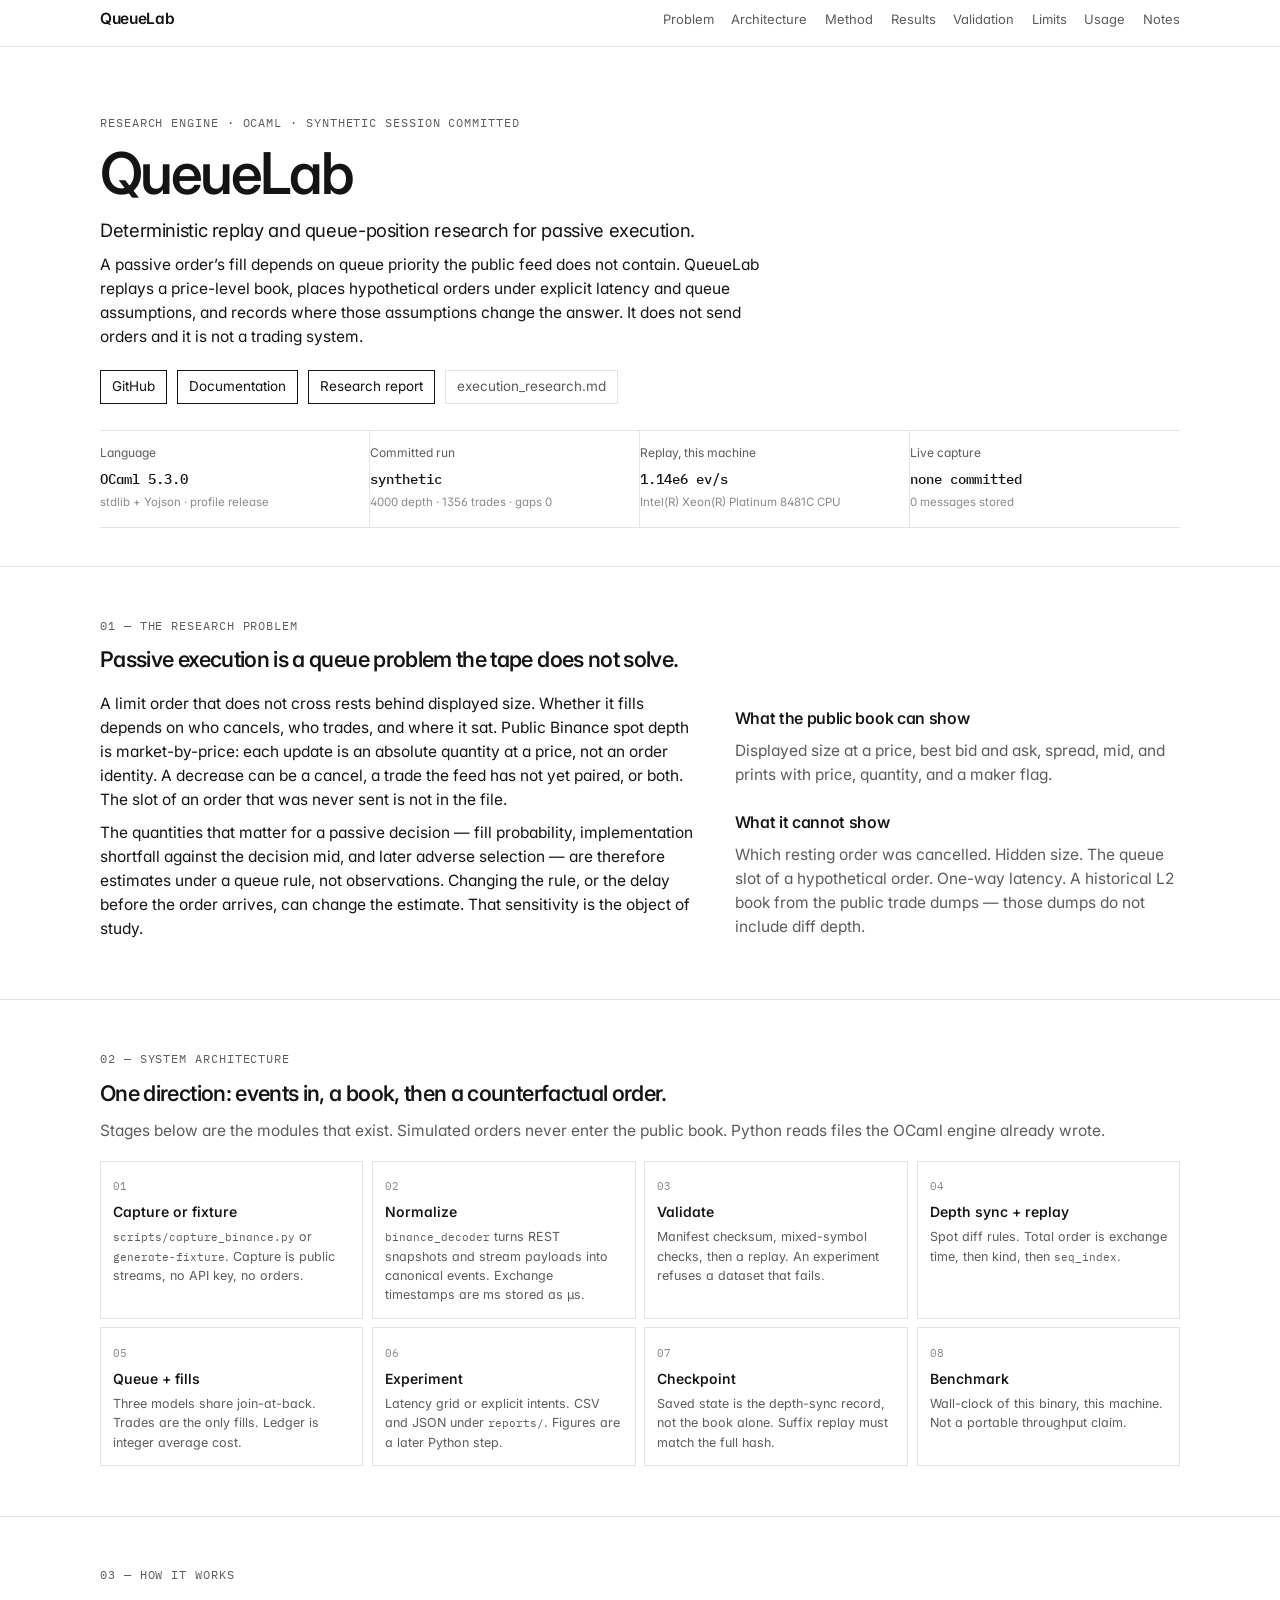
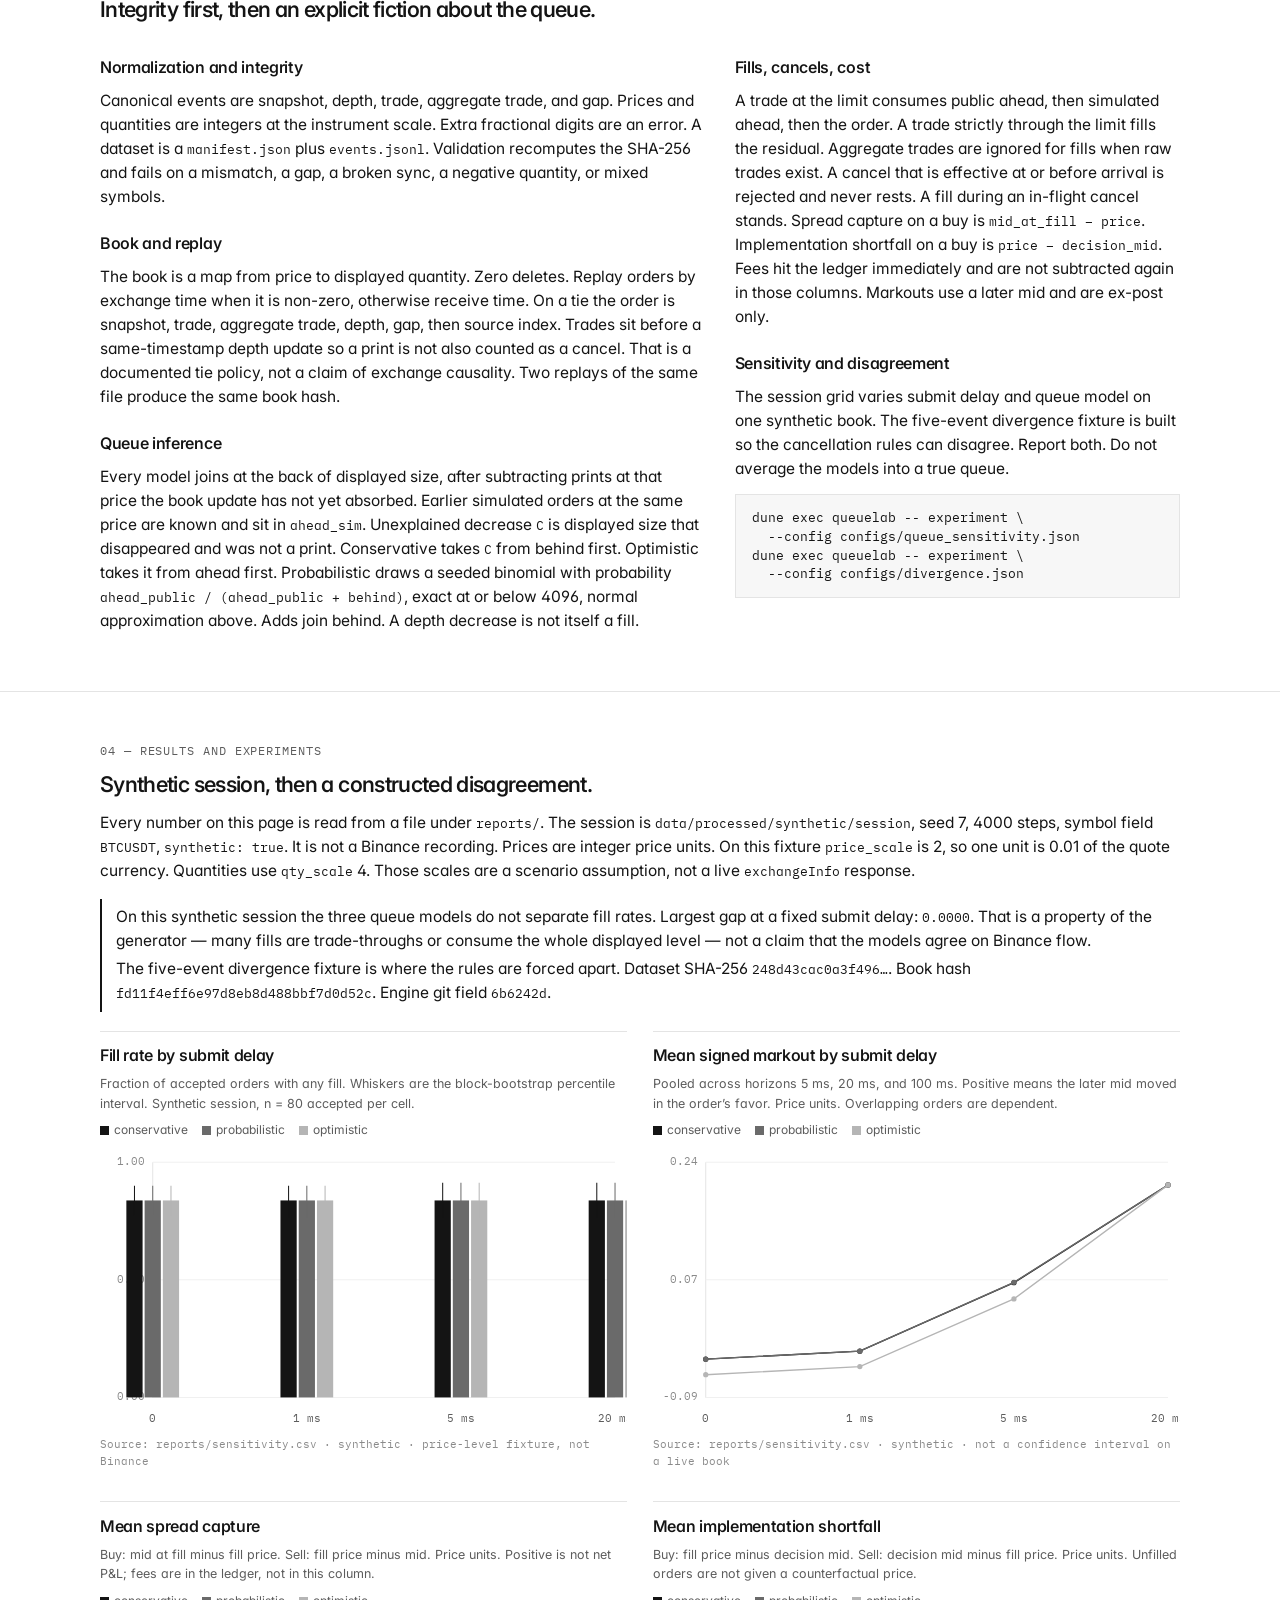
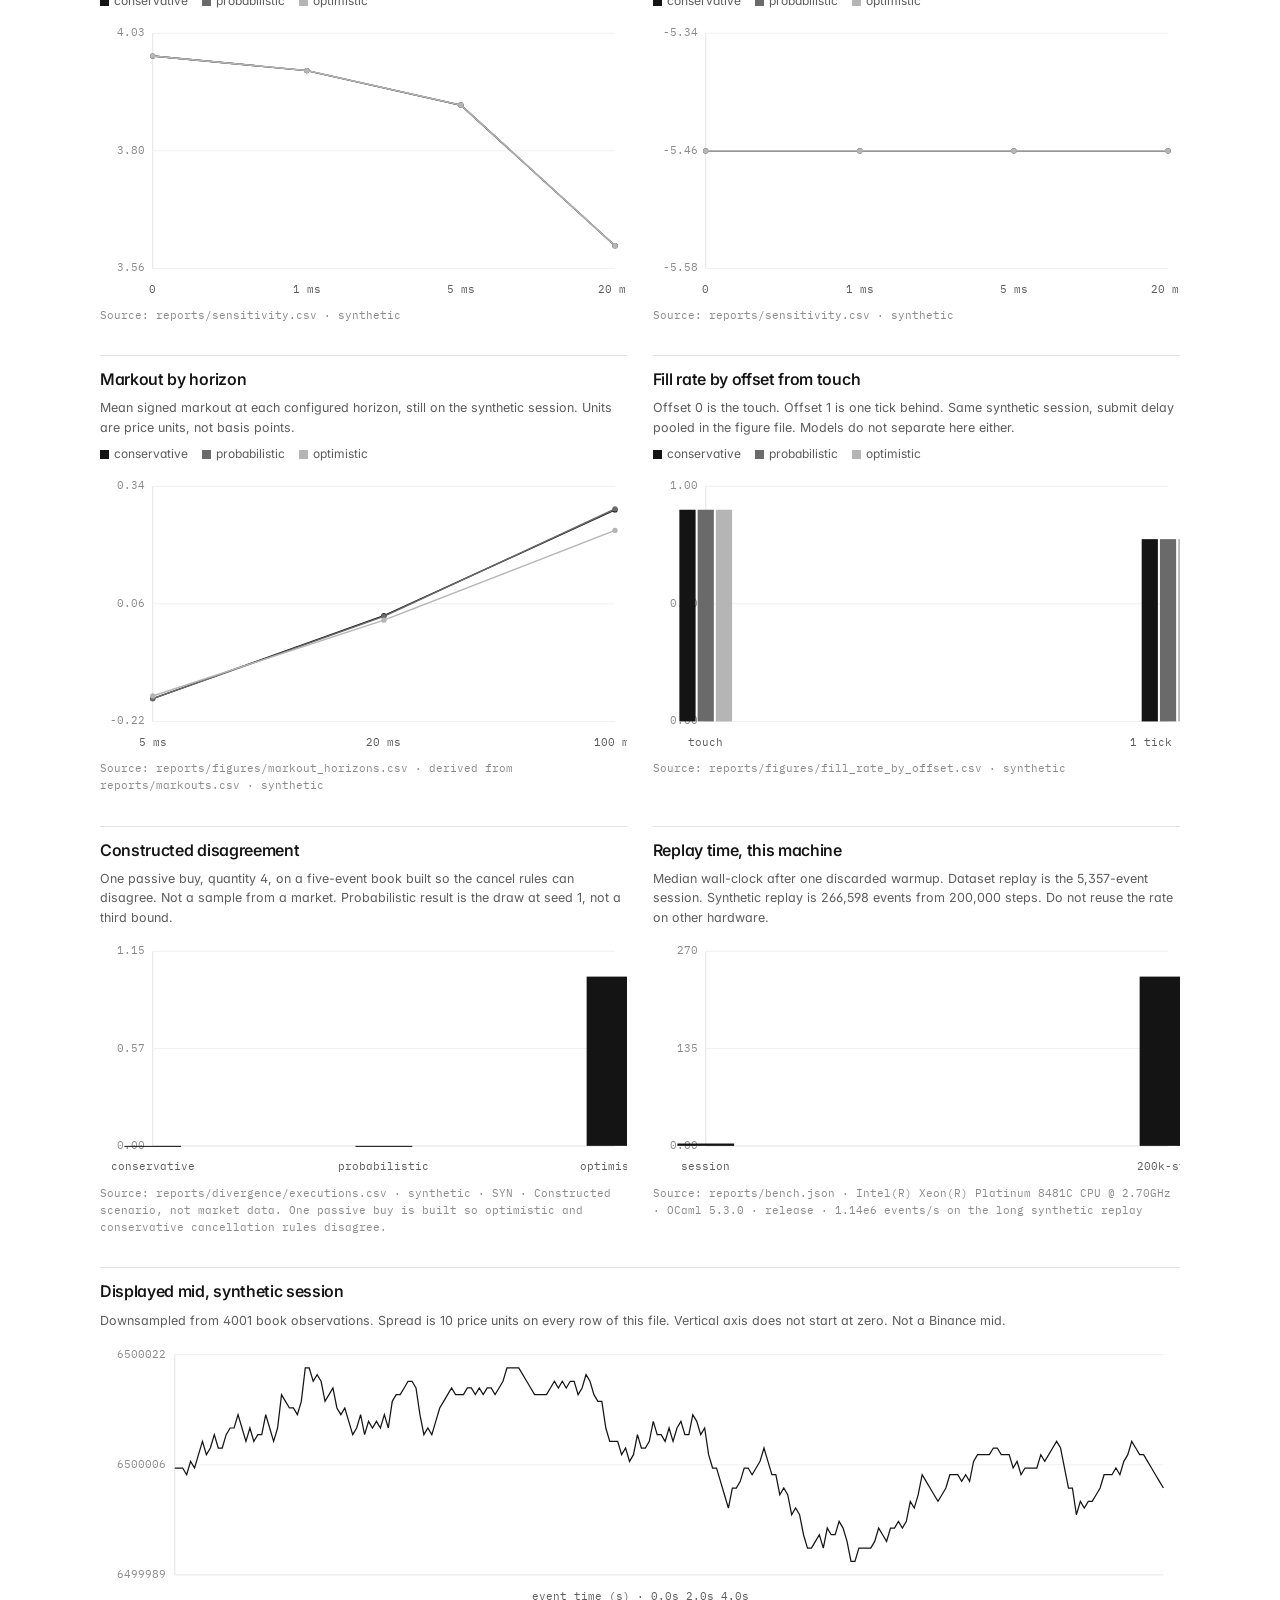
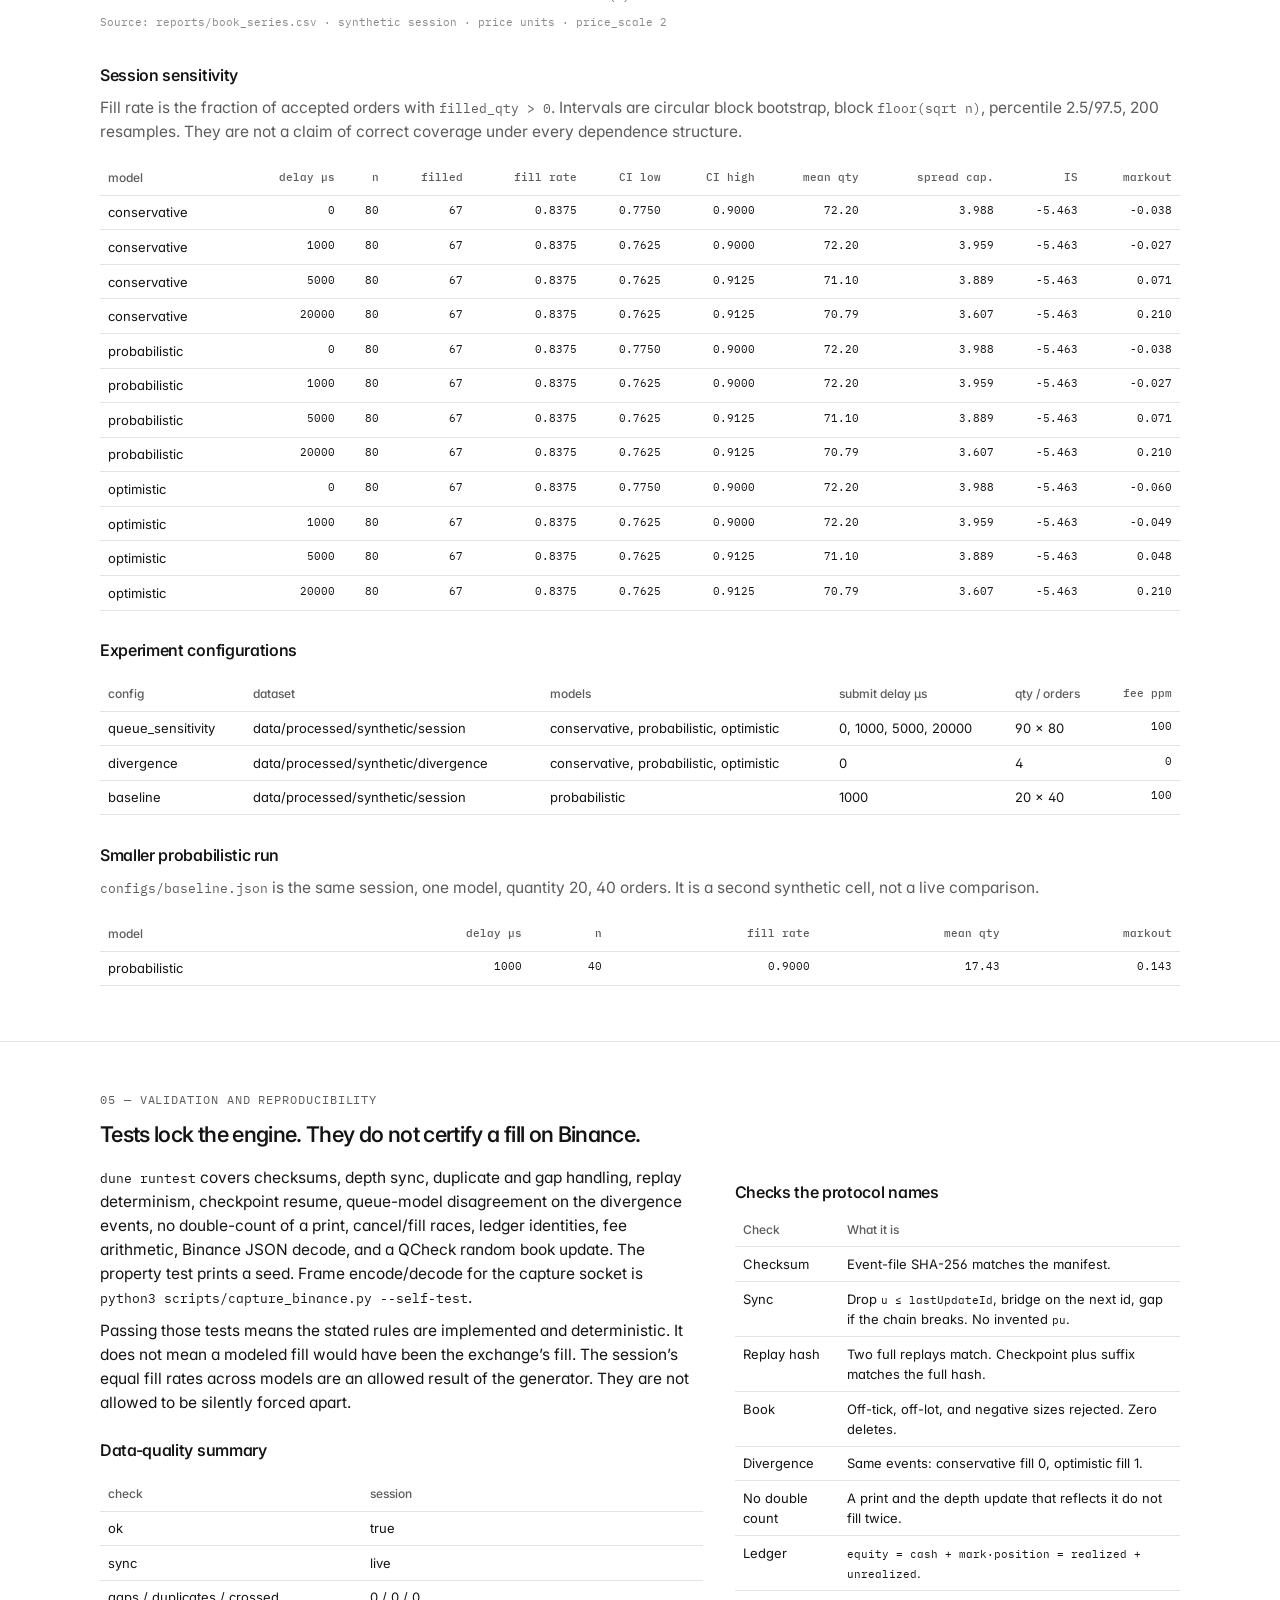
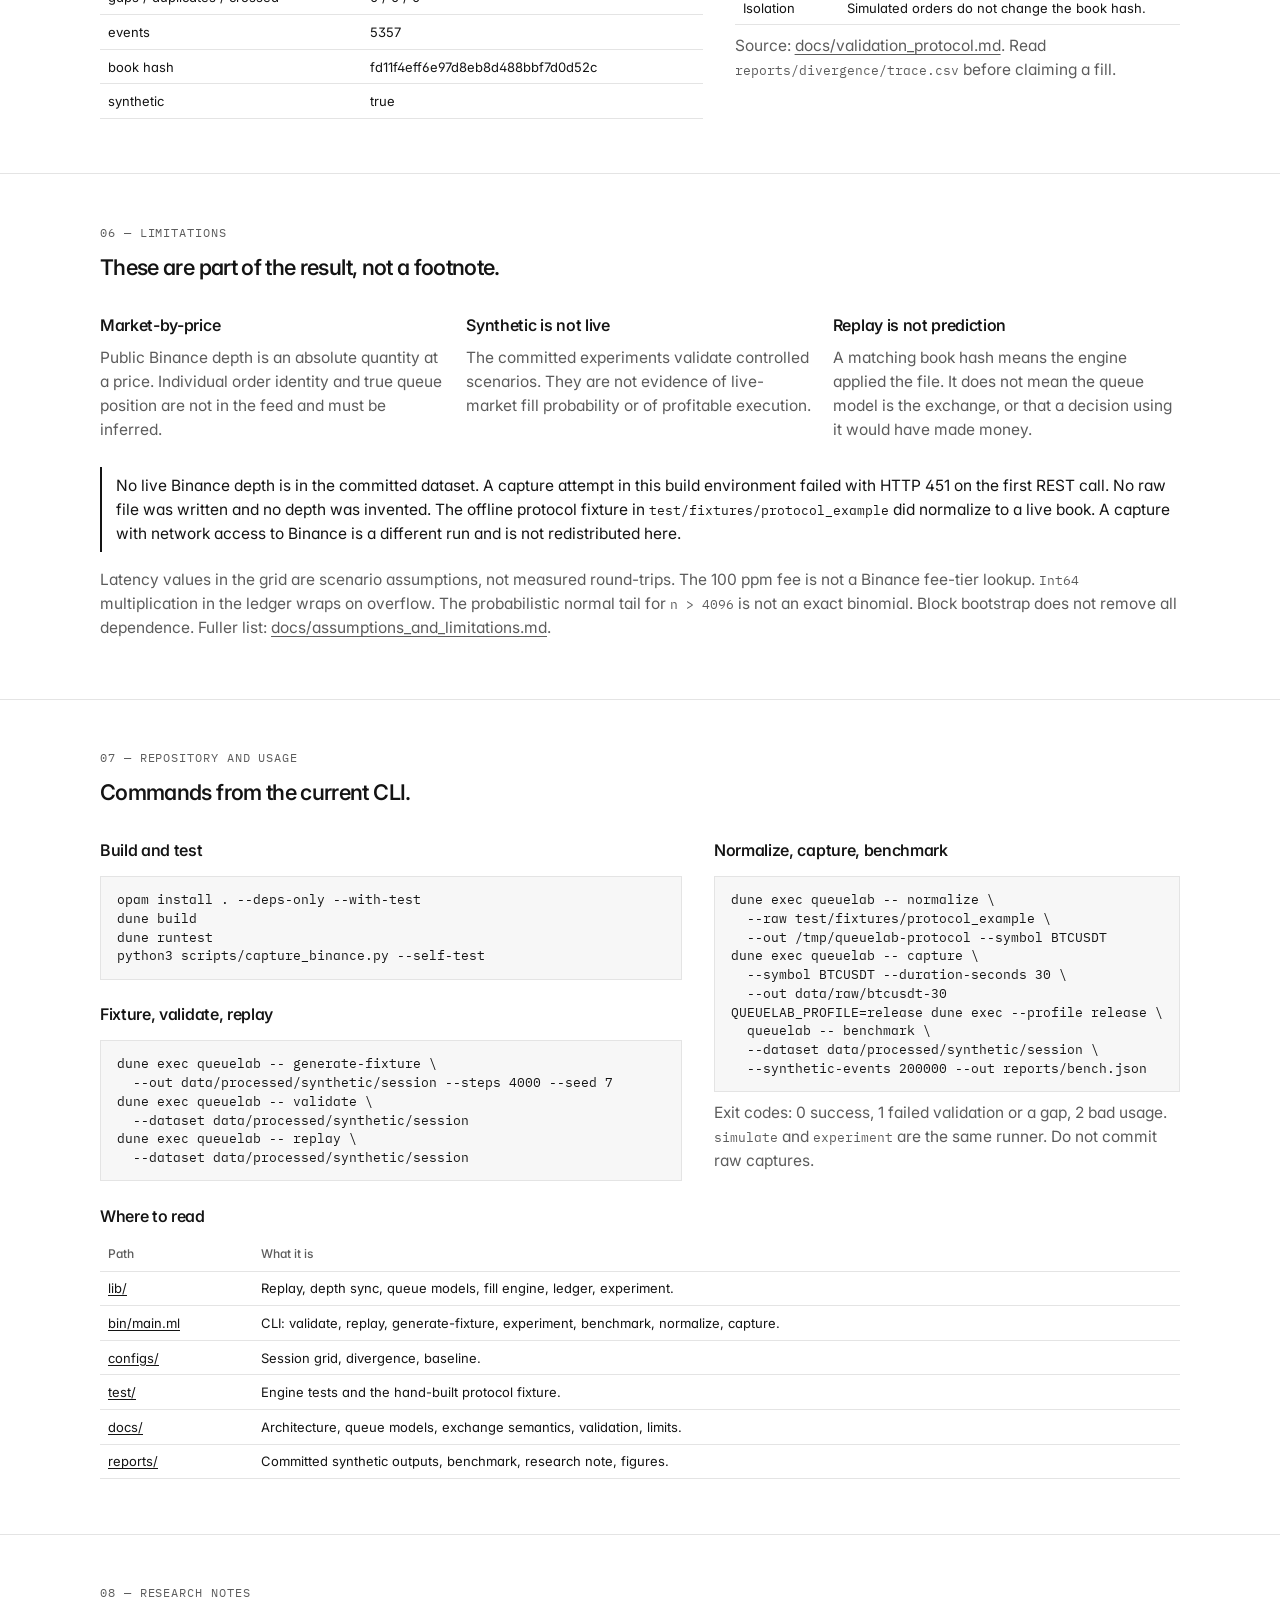
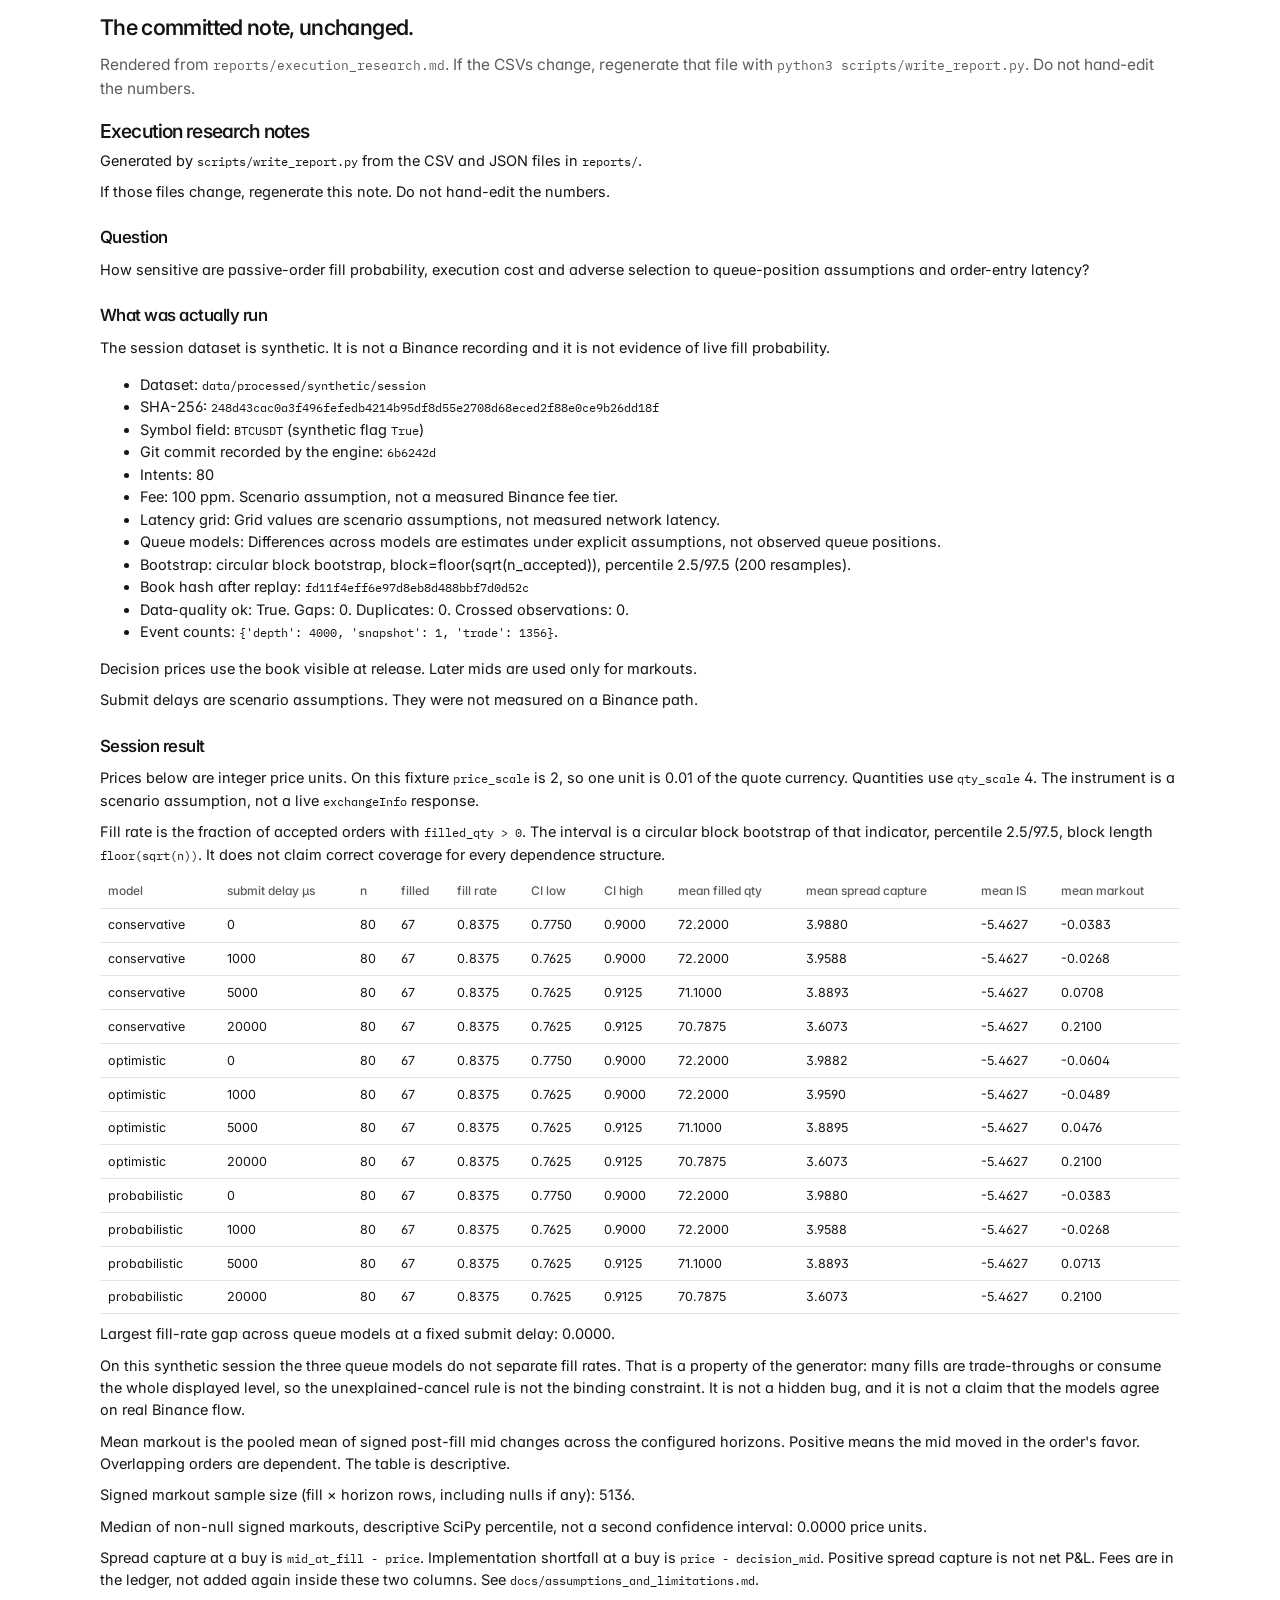
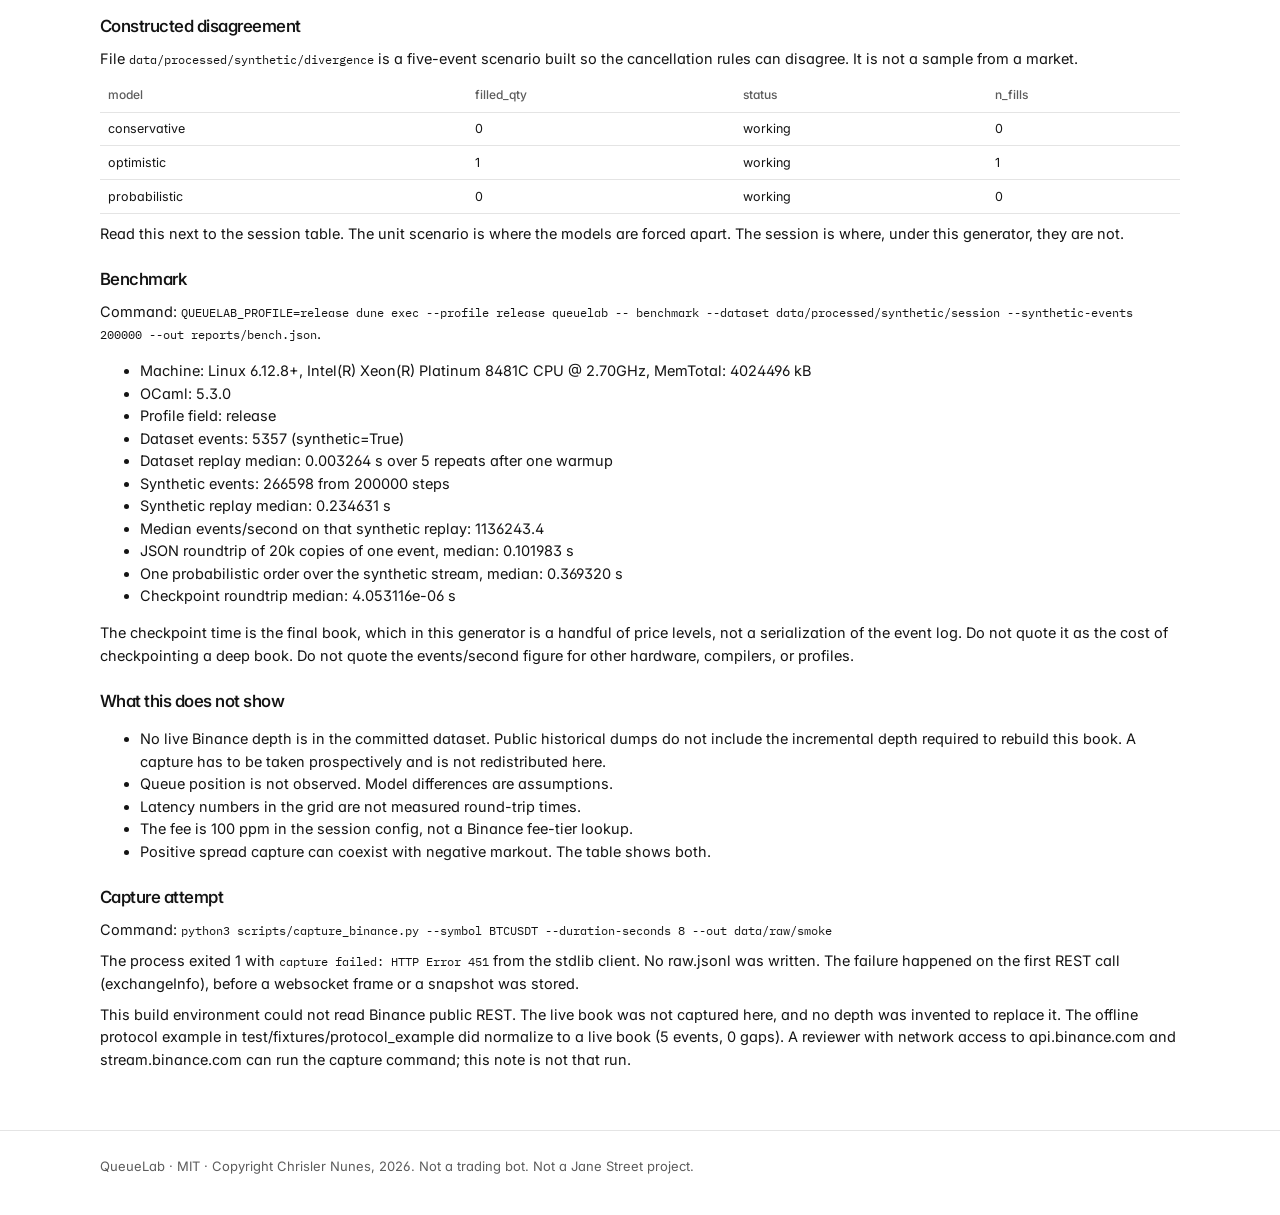
==== index.html @ 64bea040 "Publish the research page instead of the Jekyll theme. The branch Pages source was rendering the REA" ====
<!DOCTYPE html>
<html lang="en">
<head>
  <meta charset="utf-8">
  <meta name="viewport" content="width=device-width, initial-scale=1">
  <title>QueueLab — deterministic replay and queue-position research</title>
  <meta name="description" content="QueueLab is an OCaml research engine for deterministic market replay, queue-position inference, and passive-execution simulation. Synthetic results only; no live Binance book is committed.">
  <link rel="canonical" href="site/">
  <link rel="icon" href="site/favicon.svg" type="image/svg+xml">
  <meta http-equiv="refresh" content="0; url=site/">
  <script>location.replace("site/" + location.search + location.hash);</script>
</head>
<body>
  <p><a href="site/">QueueLab</a></p>
</body>
</html>
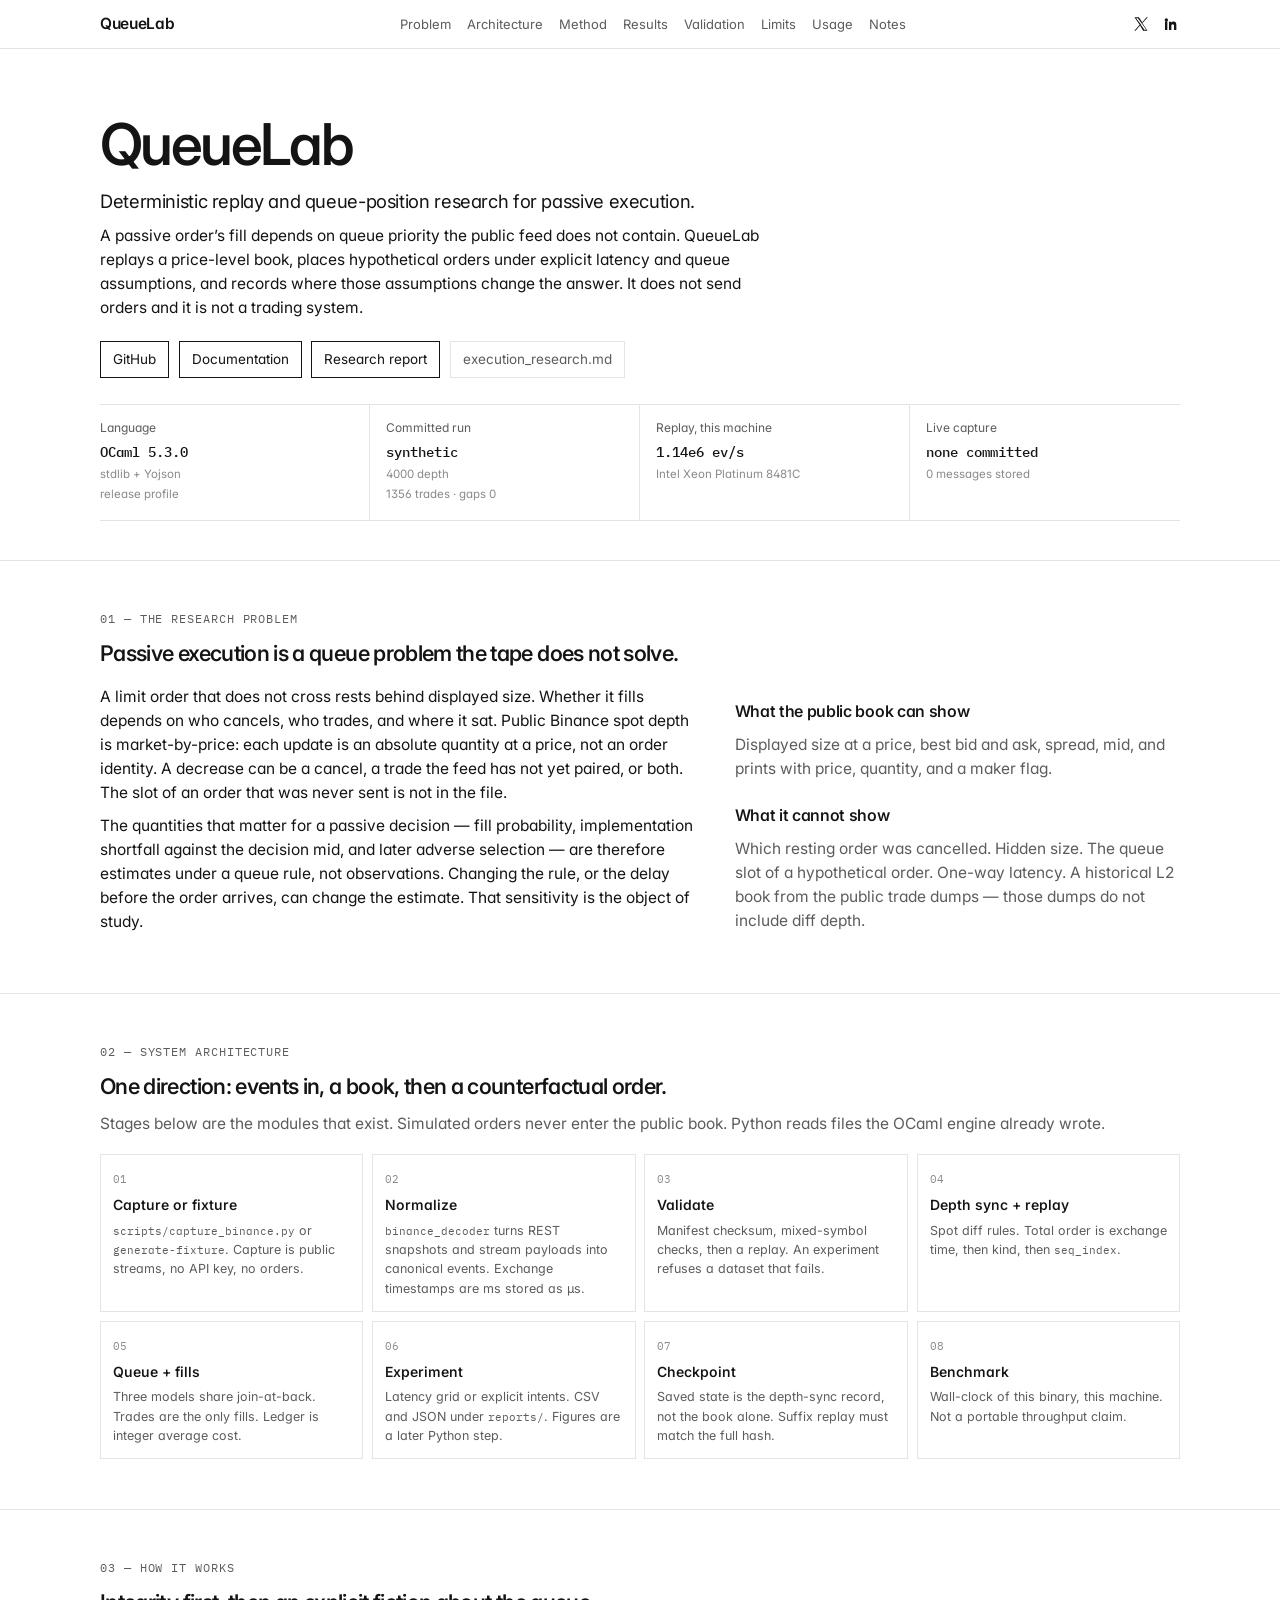
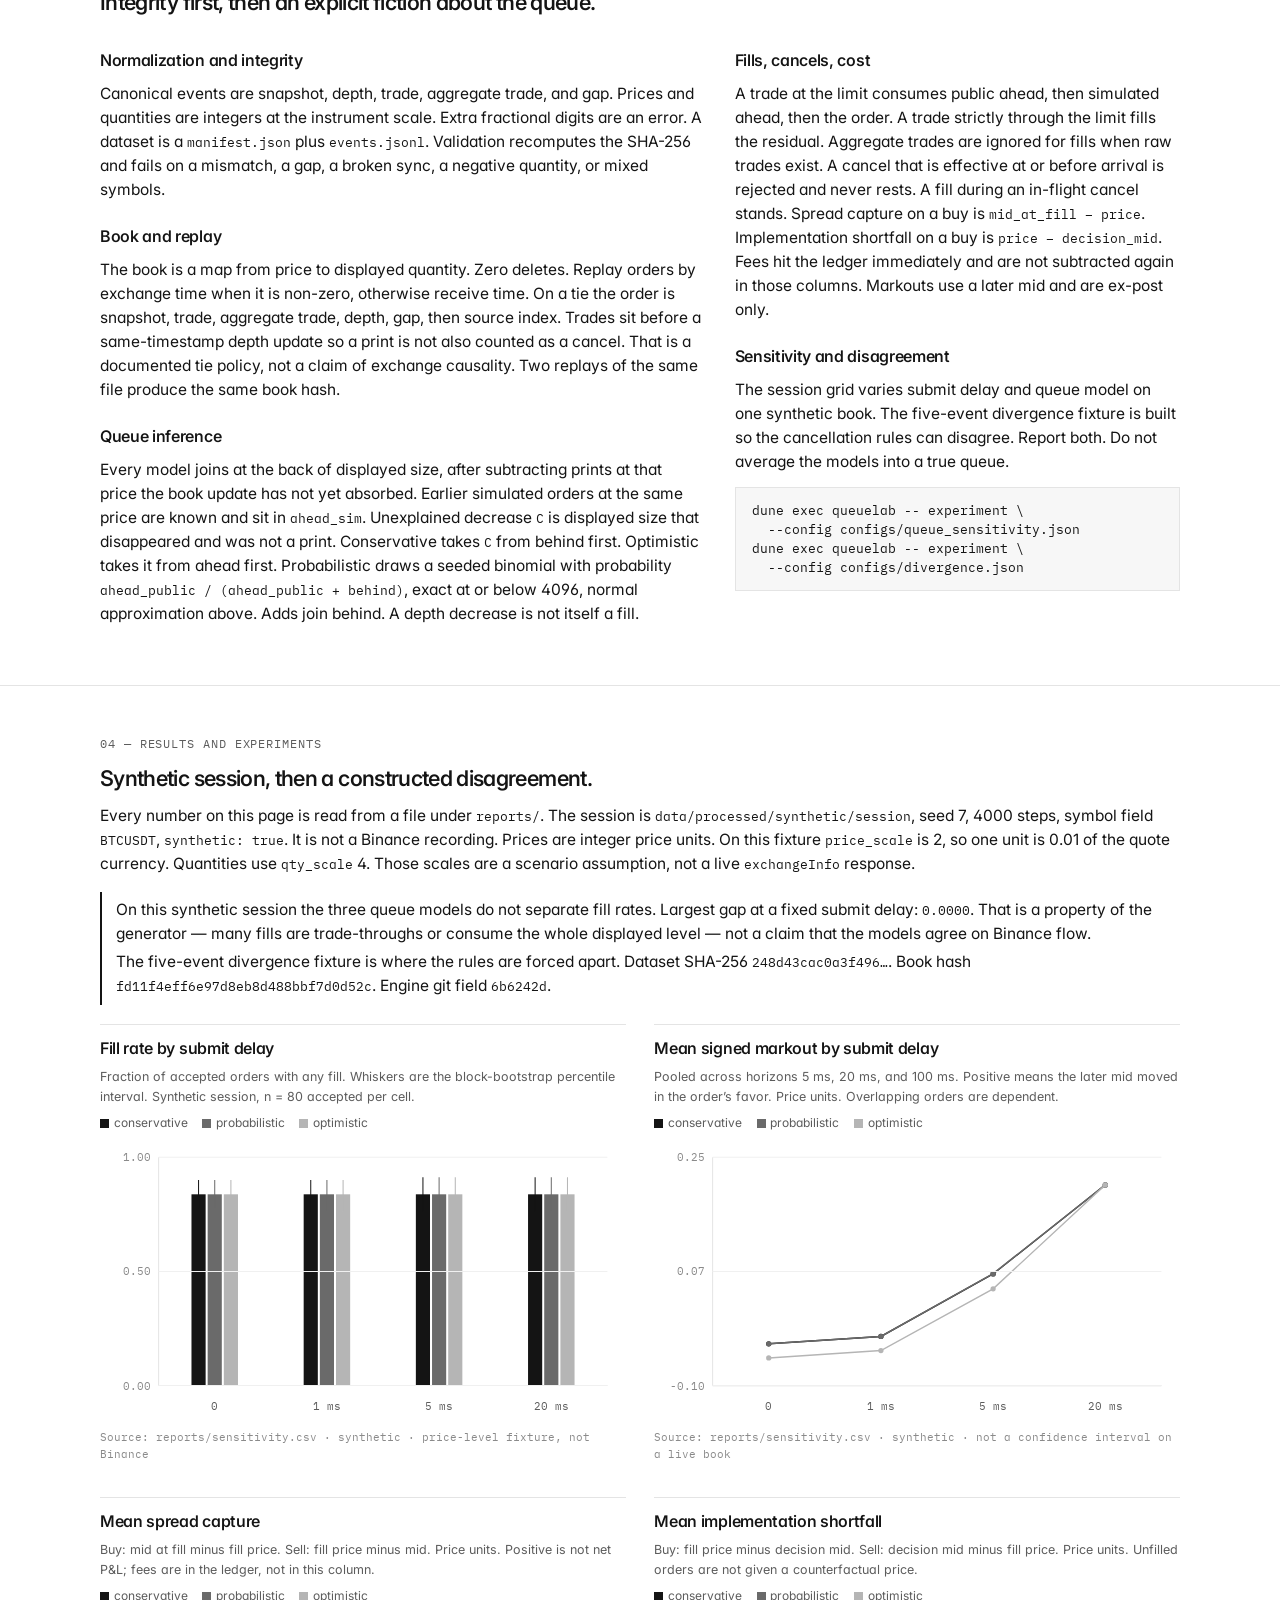
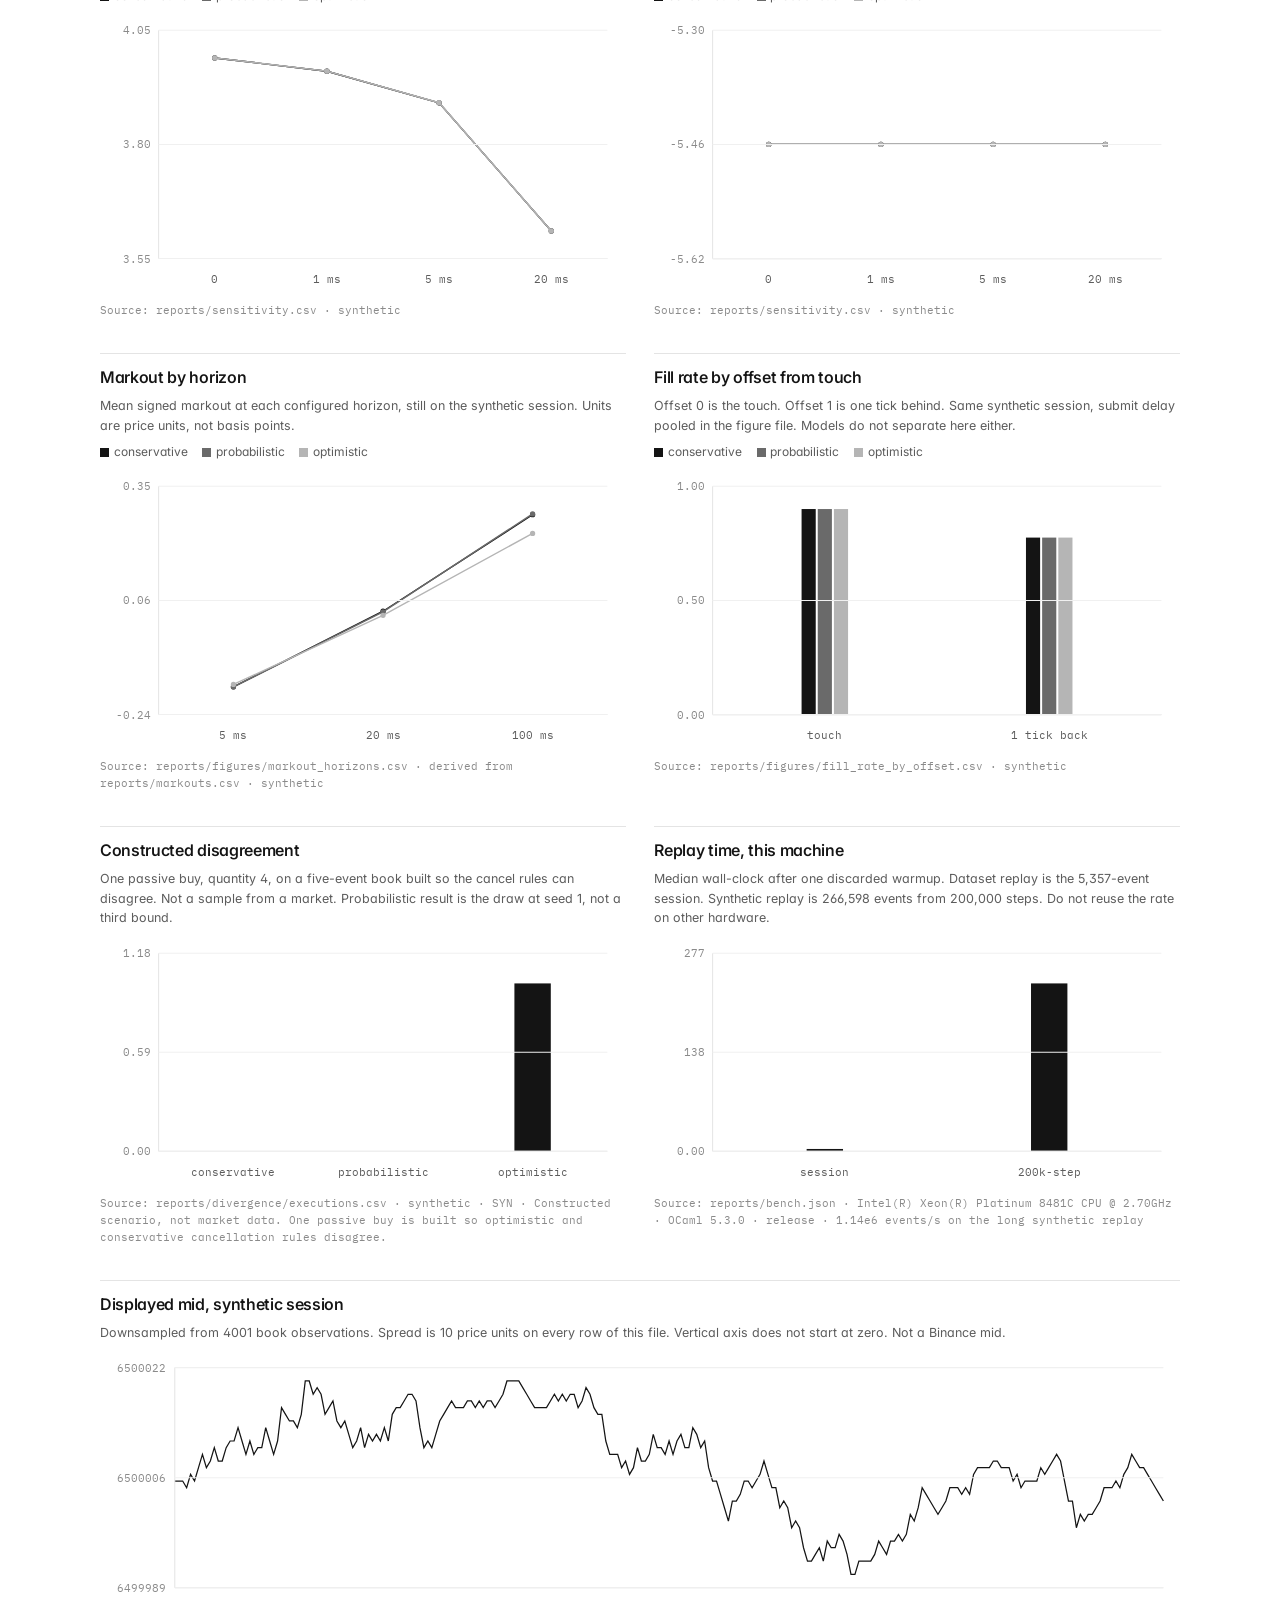
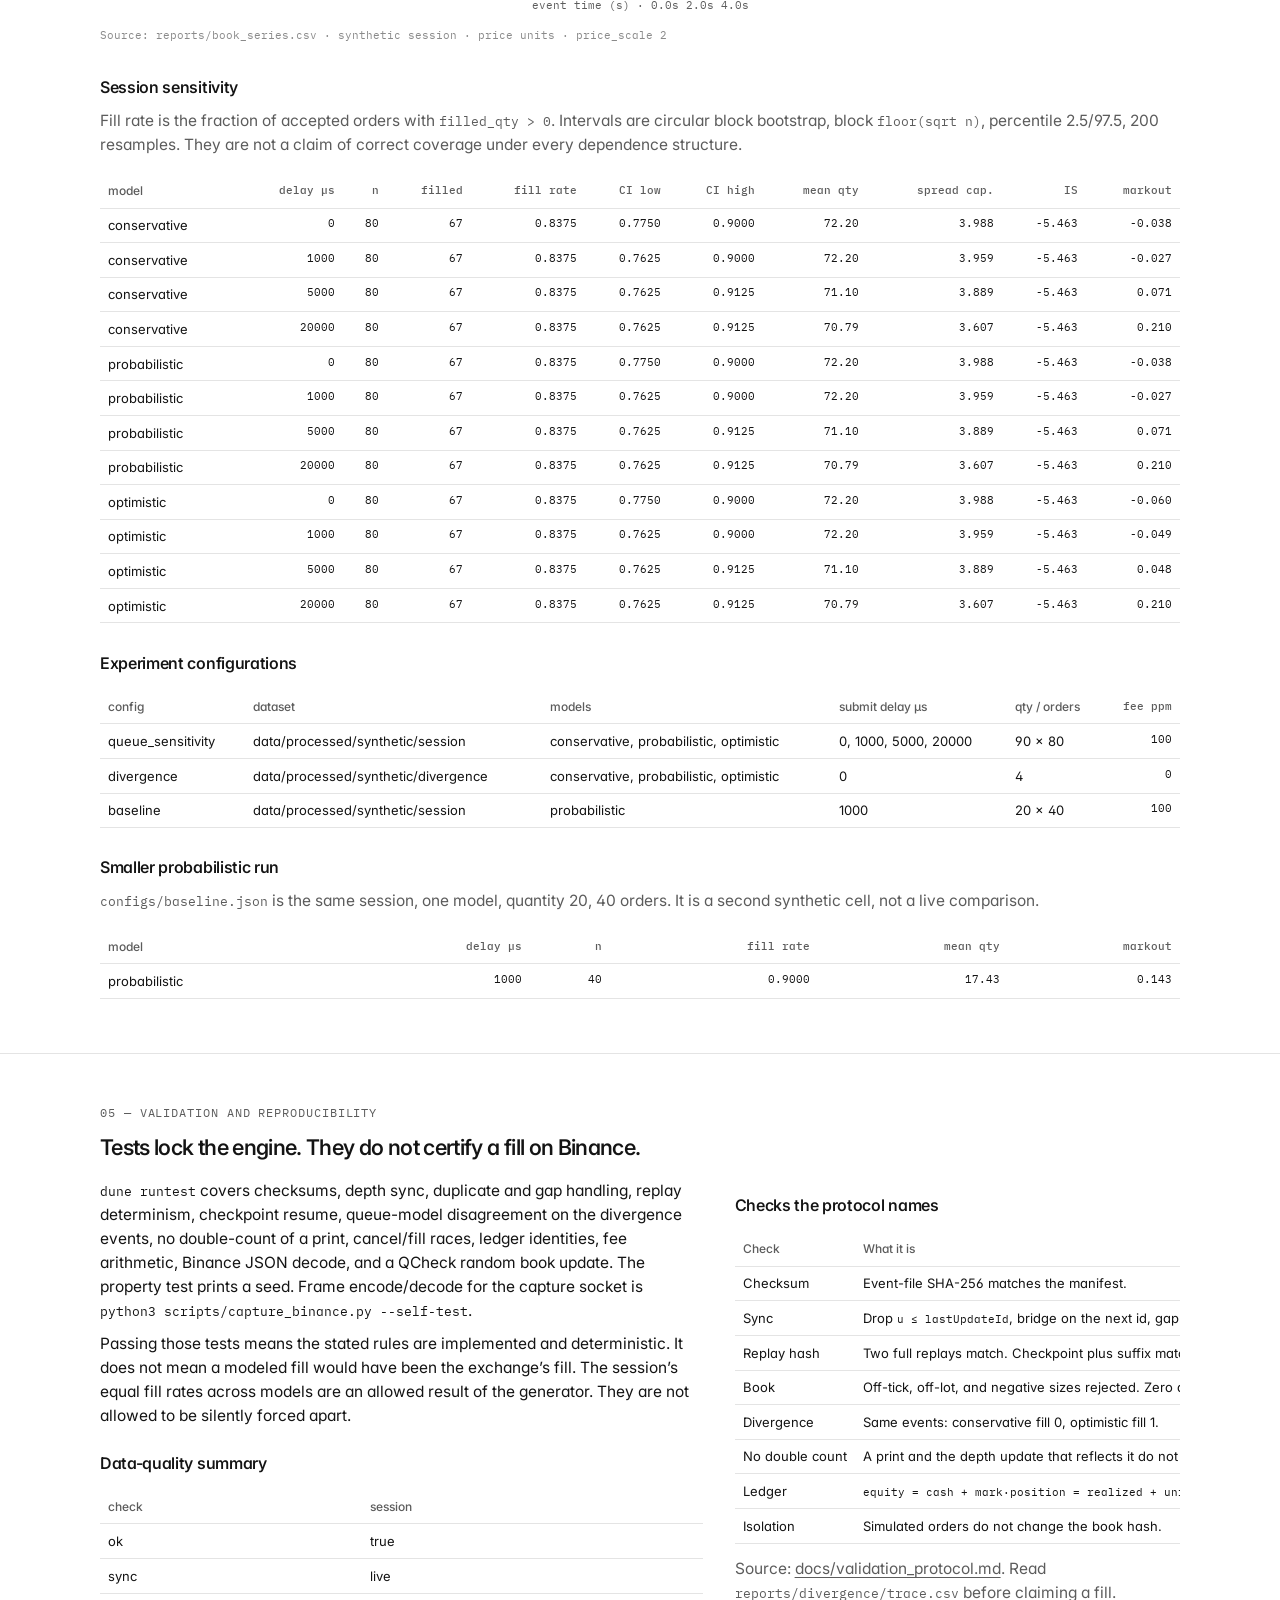
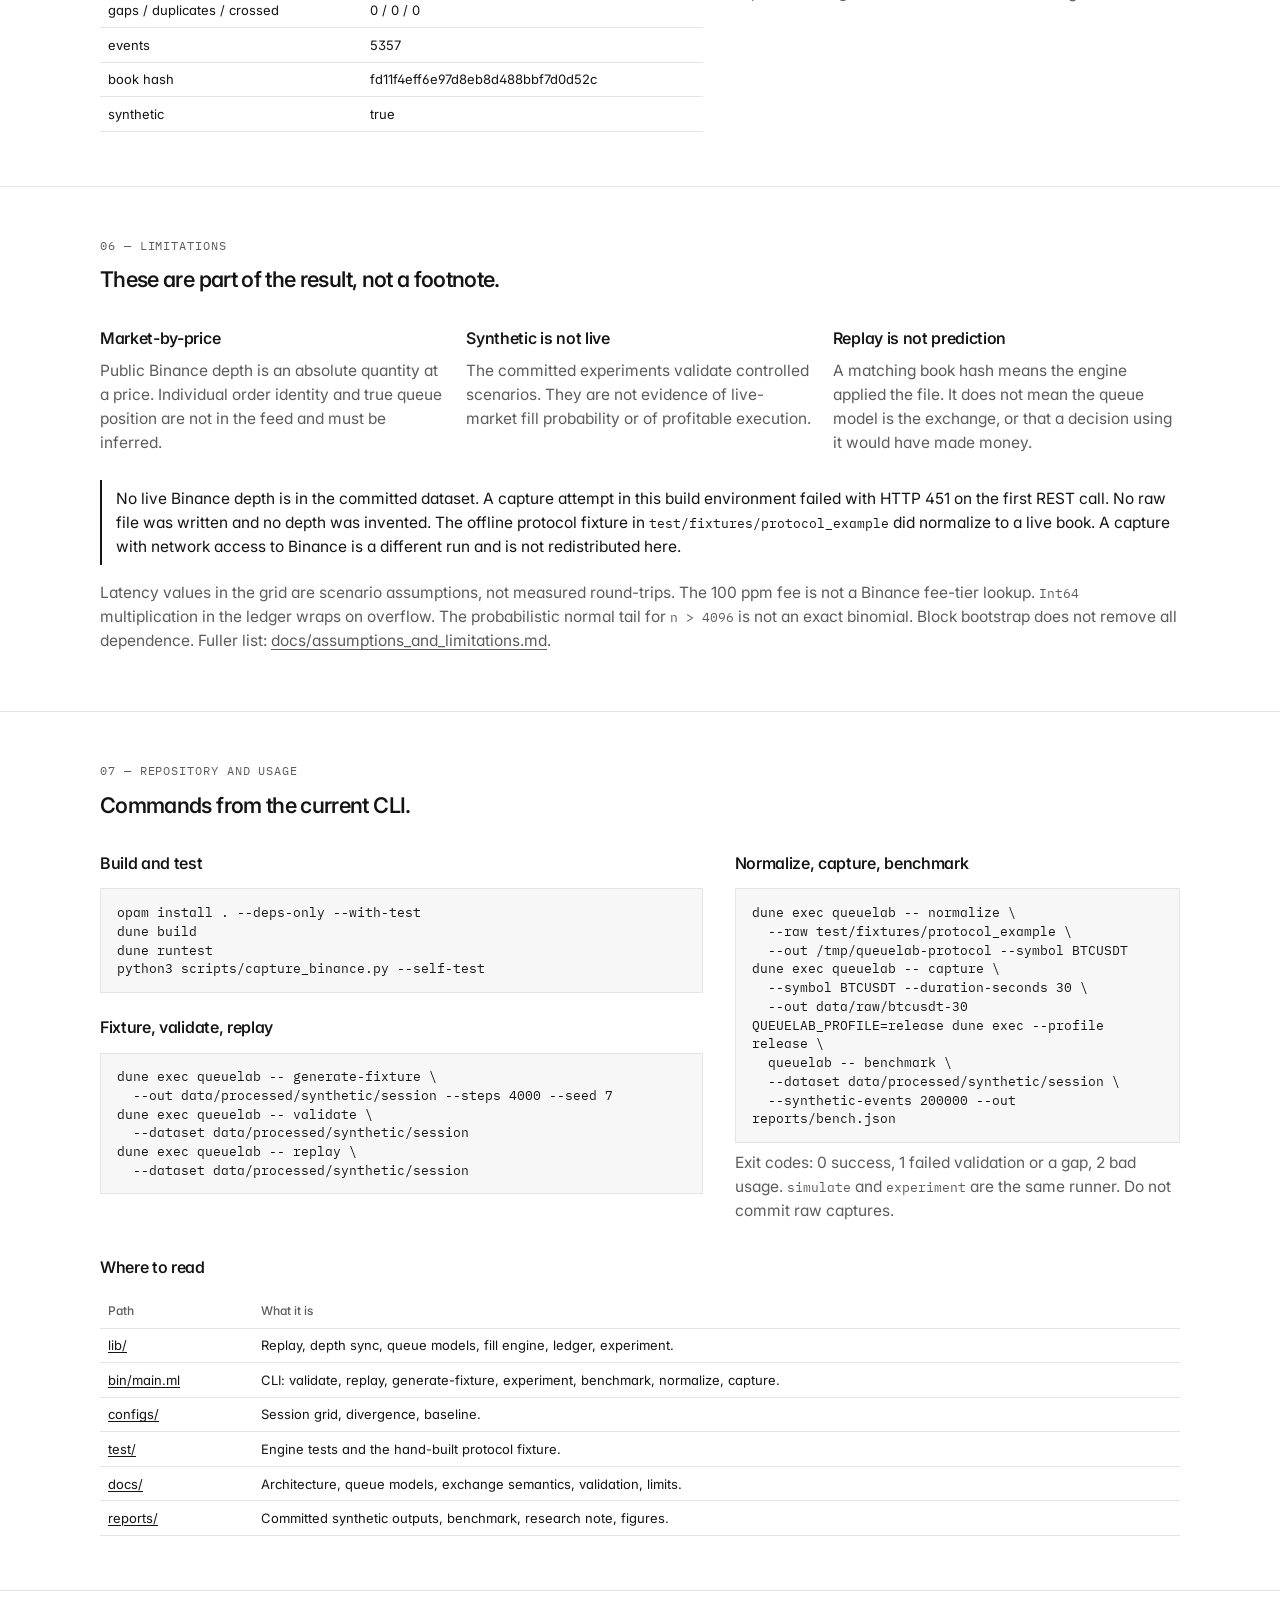
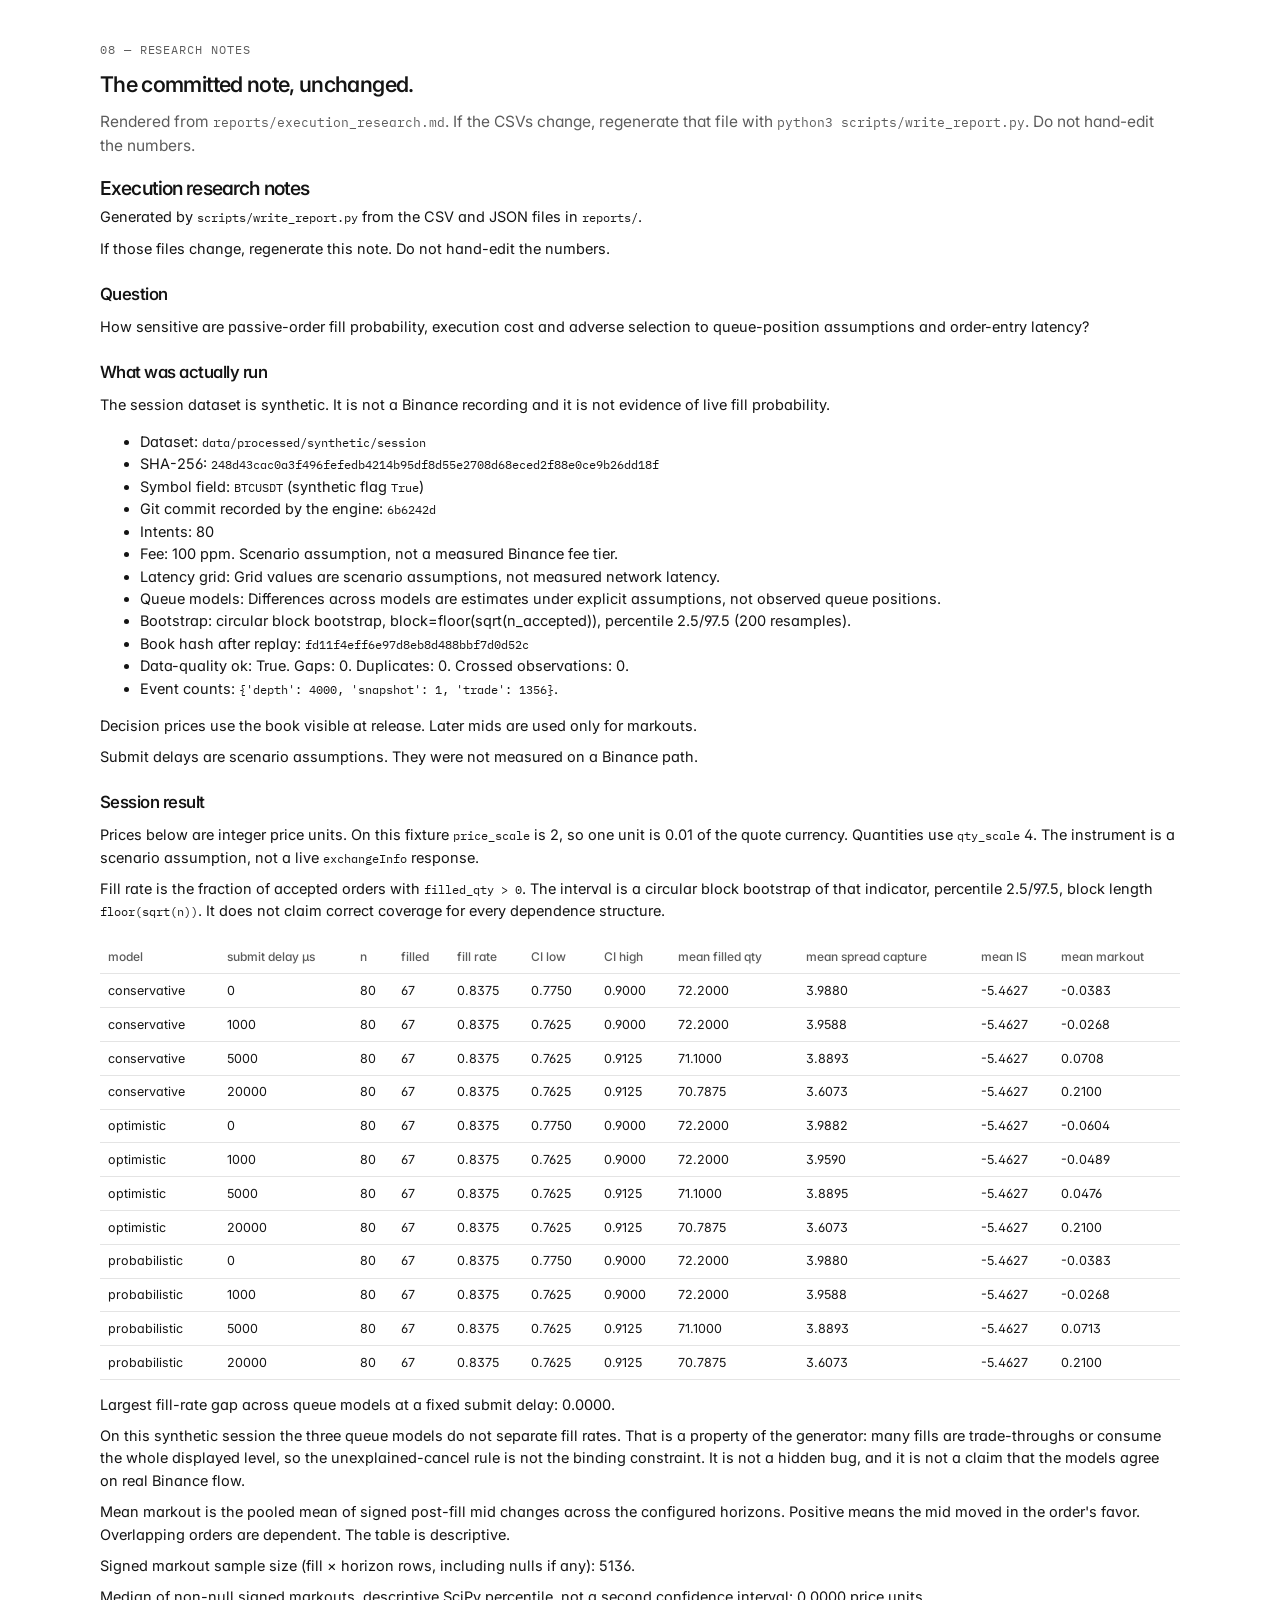
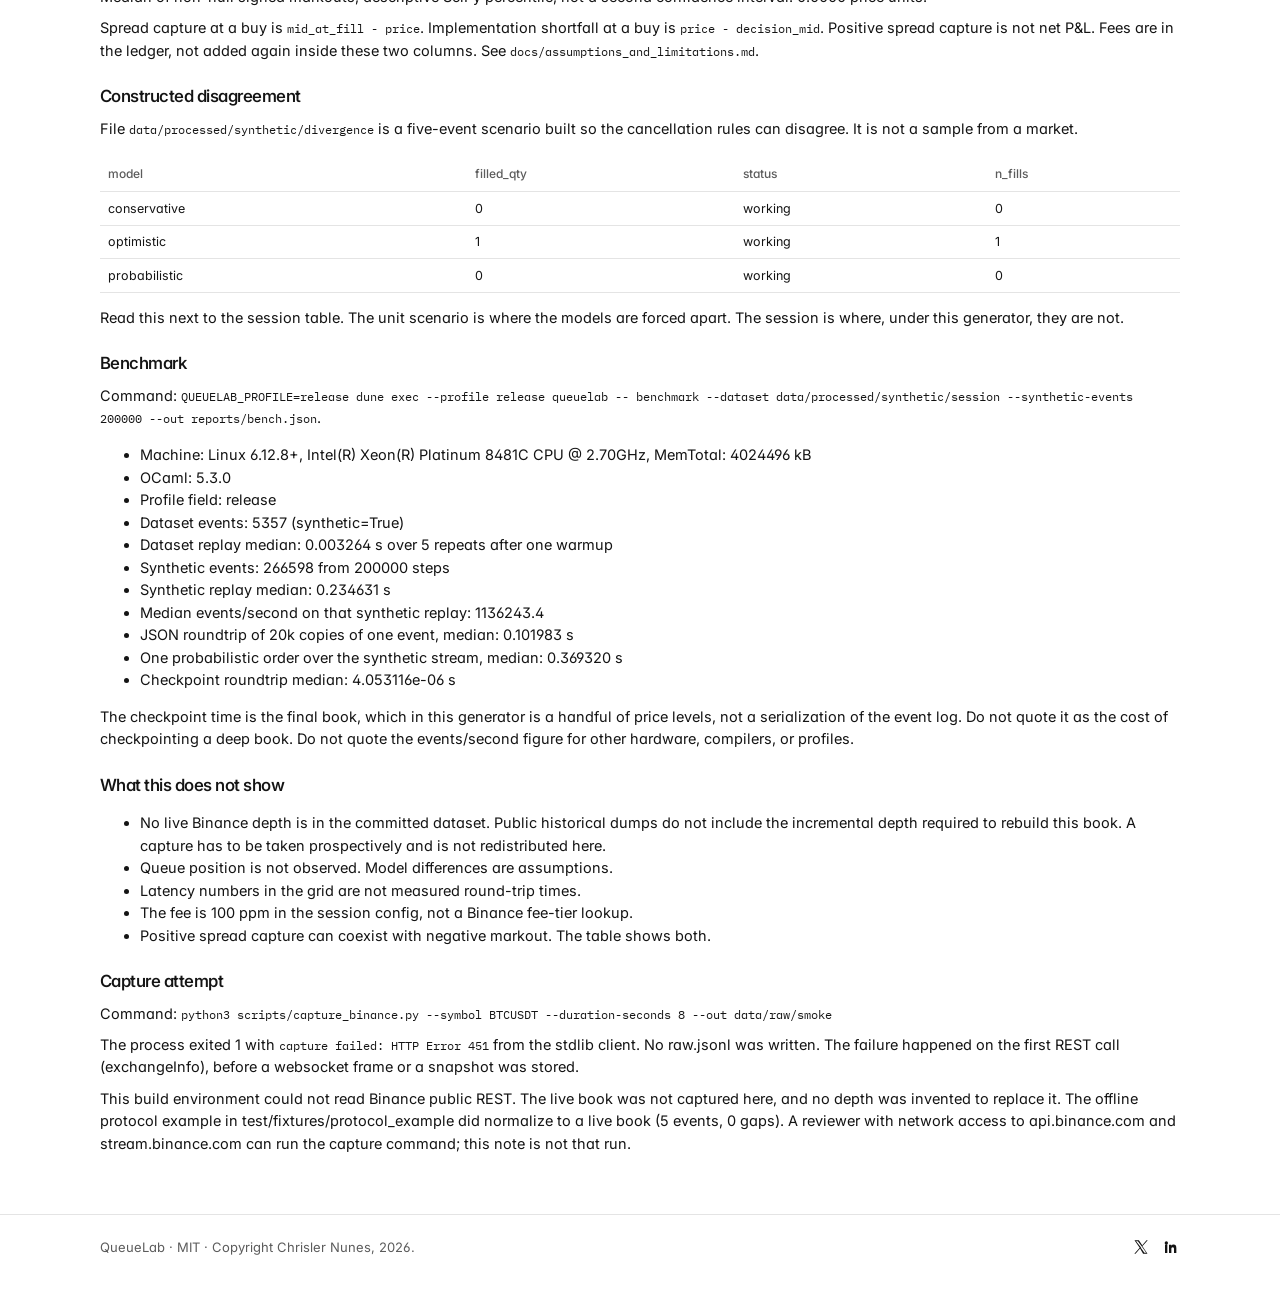
==== commit 64ea4c22: "Add a link card for X. The pasted URL had no image the crawler could fetch. The root page and the re" ====
--- a/index.html
+++ b/index.html
@@ -5,6 +5,21 @@
   <meta name="viewport" content="width=device-width, initial-scale=1">
   <title>QueueLab — deterministic replay and queue-position research</title>
   <meta name="description" content="QueueLab is an OCaml research engine for deterministic market replay, queue-position inference, and passive-execution simulation. Synthetic results only; no live Binance book is committed.">
+  <meta property="og:type" content="website">
+  <meta property="og:site_name" content="QueueLab">
+  <meta property="og:url" content="https://chrislernunes.github.io/QueueLab/">
+  <meta property="og:title" content="QueueLab">
+  <meta property="og:description" content="Deterministic replay and queue-position research for passive execution.">
+  <meta property="og:image" content="https://chrislernunes.github.io/QueueLab/site/preview.png">
+  <meta property="og:image:width" content="1200">
+  <meta property="og:image:height" content="630">
+  <meta property="og:image:alt" content="QueueLab. Deterministic replay and queue-position research for passive execution.">
+  <meta name="twitter:card" content="summary_large_image">
+  <meta name="twitter:site" content="@chrislernunes">
+  <meta name="twitter:title" content="QueueLab">
+  <meta name="twitter:description" content="Deterministic replay and queue-position research for passive execution.">
+  <meta name="twitter:image" content="https://chrislernunes.github.io/QueueLab/site/preview.png">
+  <meta name="twitter:image:alt" content="QueueLab. Deterministic replay and queue-position research for passive execution.">
   <link rel="canonical" href="site/">
   <link rel="icon" href="site/favicon.svg" type="image/svg+xml">
   <meta http-equiv="refresh" content="0; url=site/">
